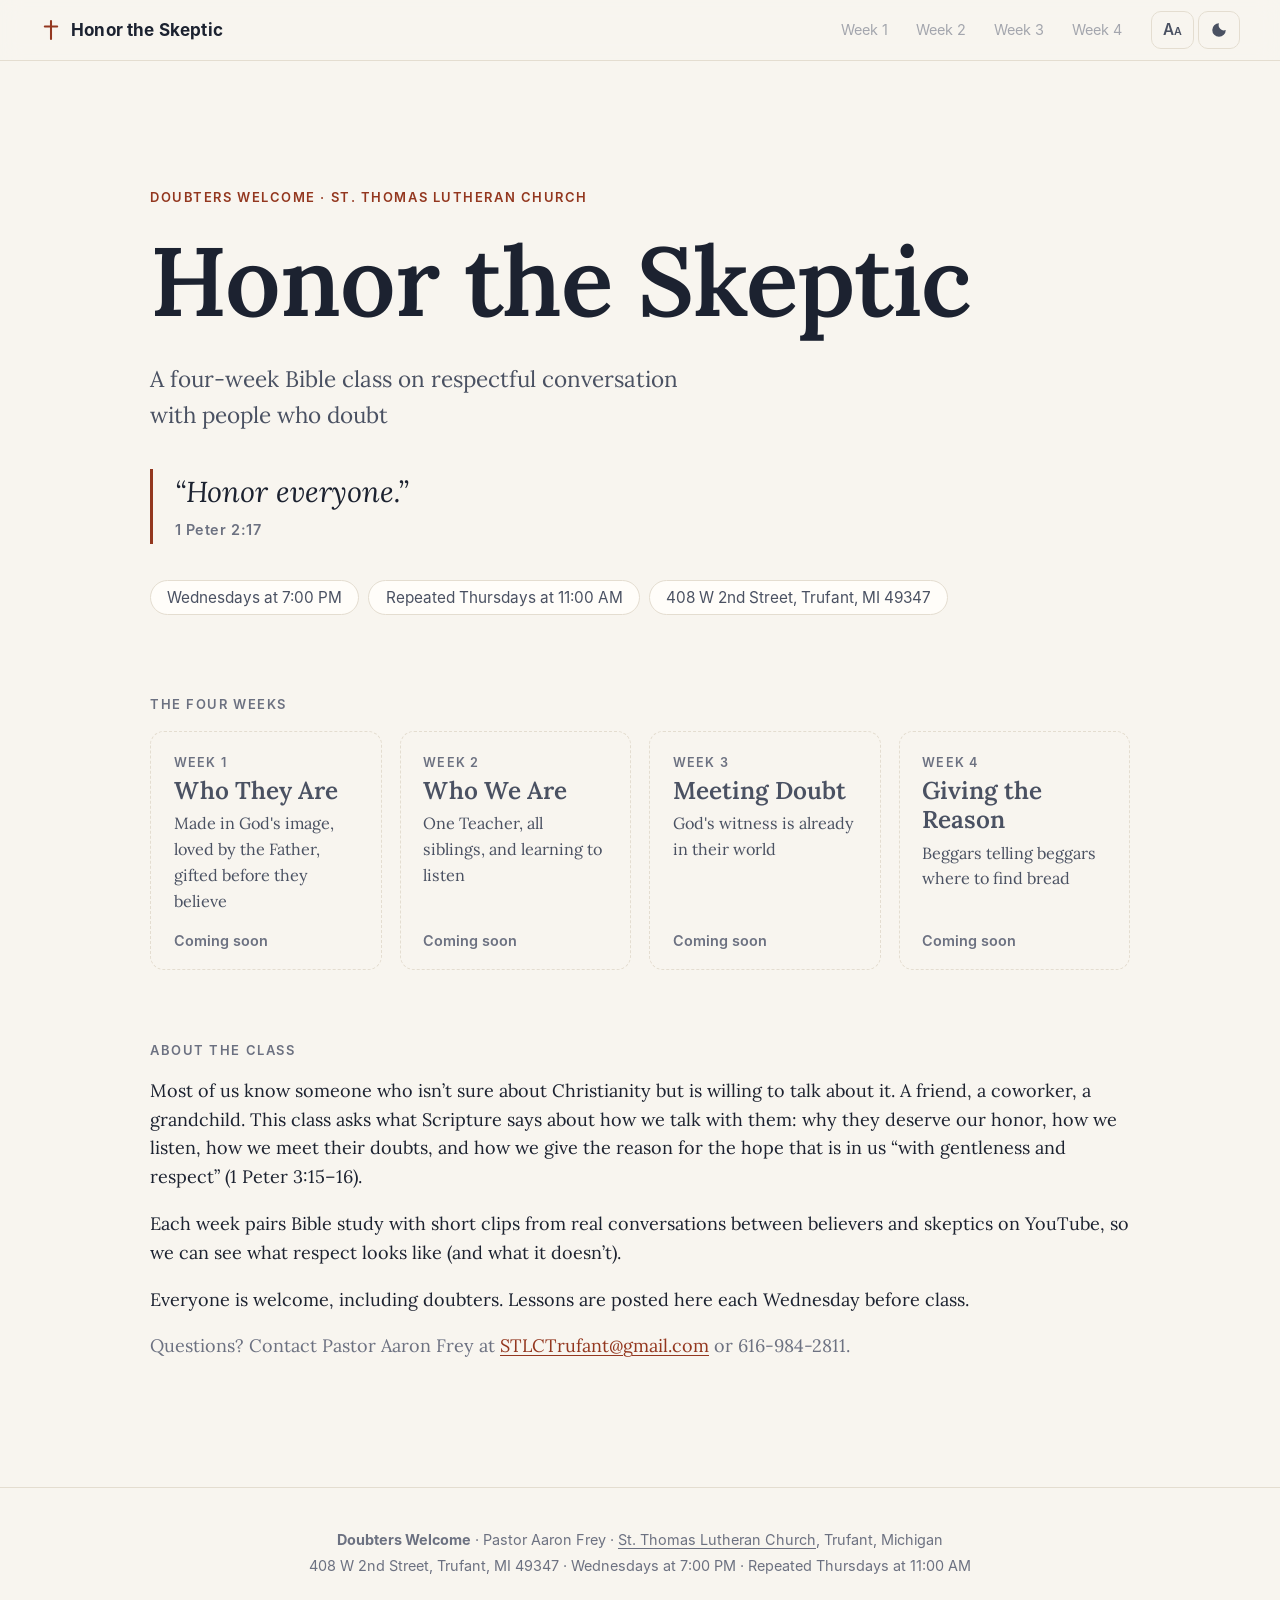
==== public/index.html @ 46c82162 "Set up Honor the Skeptic class site" ====
<!doctype html>
<html lang="en">
<head>
<meta charset="utf-8">
<meta name="viewport" content="width=device-width, initial-scale=1">
<title>Honor the Skeptic</title>
<meta name="description" content="A four-week Bible class on respectful conversation with people who doubt">
<meta property="og:title" content="Honor the Skeptic">
<meta property="og:description" content="A four-week Bible class on respectful conversation with people who doubt">
<meta property="og:type" content="website">
<meta property="og:url" content="https://honortheskeptic.stlctrufant.com/">
<meta property="og:image" content="https://honortheskeptic.stlctrufant.com/assets/img/og.png">
<link rel="icon" href="assets/img/favicon.svg" type="image/svg+xml">
<link rel="preload" href="assets/fonts/Lora.woff2" as="font" type="font/woff2" crossorigin>
<link rel="stylesheet" href="assets/style.css?v=202610051739">
<script>try{var t=localStorage.getItem('hts-theme');if(t)document.documentElement.dataset.theme=t;var s=localStorage.getItem('hts-size');if(s)document.documentElement.dataset.size=s;}catch(e){}</script>
</head>
<body class="home">
<header class="topbar">
  <a class="brand" href="">
    <svg class="brand-mark" viewBox="0 0 32 32" aria-hidden="true"><path d="M16 3v26M7 11h18" stroke="currentColor" stroke-width="3" stroke-linecap="round" fill="none"/></svg>
    <span>Honor the Skeptic</span>
  </a>
  <nav class="topnav" aria-label="Lessons">
<span class="nav-soon" title="Coming soon">Week 1</span><span class="nav-soon" title="Coming soon">Week 2</span><span class="nav-soon" title="Coming soon">Week 3</span><span class="nav-soon" title="Coming soon">Week 4</span>  </nav>
  <div class="tools">
    <button class="tool" data-action="size" title="Text size (+/-)" aria-label="Change text size"><span aria-hidden="true">A<small>A</small></span></button>
    <button class="tool" data-action="theme" title="Light / dark" aria-label="Toggle light or dark">
      <svg viewBox="0 0 24 24" aria-hidden="true"><path d="M12 3a9 9 0 1 0 9 9 7 7 0 0 1-9-9z" fill="currentColor"/></svg>
    </button>
  </div>
</header>
<main id="main">
<section class="hero">
  <p class="eyebrow">Doubters Welcome · St. Thomas Lutheran Church</p>
  <h1>Honor the Skeptic</h1>
  <p class="lede">A four-week Bible class on respectful conversation with people who doubt</p>
  <blockquote class="epigraph"><p>“Honor everyone.”</p><cite>1 Peter 2:17</cite></blockquote>
  <ul class="meet">
<li>Wednesdays at 7:00 PM</li><li>Repeated Thursdays at 11:00 AM</li>    <li>408 W 2nd Street, Trufant, MI 49347</li>
  </ul>
</section>

<section class="weeks" aria-labelledby="weeks-h">
  <h2 id="weeks-h" class="section-label">The four weeks</h2>
  <ol class="week-grid">
    <li class="week-card soon">
      <div>
        <span class="wk">Week 1</span>
        <span class="wt">Who They Are</span>
<span class="ws">Made in God&#39;s image, loved by the Father, gifted before they believe</span>        <span class="go">Coming soon</span>
      </div>
    </li>
    <li class="week-card soon">
      <div>
        <span class="wk">Week 2</span>
        <span class="wt">Who We Are</span>
<span class="ws">One Teacher, all siblings, and learning to listen</span>        <span class="go">Coming soon</span>
      </div>
    </li>
    <li class="week-card soon">
      <div>
        <span class="wk">Week 3</span>
        <span class="wt">Meeting Doubt</span>
<span class="ws">God&#39;s witness is already in their world</span>        <span class="go">Coming soon</span>
      </div>
    </li>
    <li class="week-card soon">
      <div>
        <span class="wk">Week 4</span>
        <span class="wt">Giving the Reason</span>
<span class="ws">Beggars telling beggars where to find bread</span>        <span class="go">Coming soon</span>
      </div>
    </li>
  </ol>
</section>

<section class="about prose">
  <h2 class="section-label">About the class</h2>
  <p>Most of us know someone who isn&rsquo;t sure about Christianity but is willing to talk about it.
A friend, a coworker, a grandchild. This class asks what Scripture says about how we talk
with them: why they deserve our honor, how we listen, how we meet their doubts, and how we
give the reason for the hope that is in us &ldquo;with gentleness and respect&rdquo; (1 Peter 3:15–16).</p>
<p>Each week pairs Bible study with short clips from real conversations between believers and
skeptics on YouTube, so we can see what respect looks like (and what it doesn&rsquo;t).</p>
<p>Everyone is welcome, including doubters. Lessons are posted here each Wednesday before class.</p>
  <p class="muted">Questions? Contact Pastor Aaron Frey at <a href="mailto:STLCTrufant@gmail.com">STLCTrufant@gmail.com</a> or 616-984-2811.</p>
</section>
</main>
<footer class="footer">
  <p><strong>Doubters Welcome</strong> · Pastor Aaron Frey · <a href="https://stlctrufant.com">St. Thomas Lutheran Church</a>, Trufant, Michigan</p>
  <p>408 W 2nd Street, Trufant, MI 49347 · Wednesdays at 7:00 PM · Repeated Thursdays at 11:00 AM</p>
</footer>
<div class="modal" id="clip-modal" hidden>
  <div class="modal-backdrop" data-action="close"></div>
  <div class="modal-box" role="dialog" aria-modal="true" aria-labelledby="clip-modal-title">
    <div class="modal-head">
      <p id="clip-modal-title"></p>
      <button class="tool" data-action="close" aria-label="Close video">✕</button>
    </div>
    <div class="modal-video"></div>
    <p class="modal-foot"><a class="modal-yt" href="#" target="_blank" rel="noopener">Open on YouTube ↗</a> <span class="kbd-hint">Esc to close</span></p>
  </div>
</div>
<script src="assets/app.js?v=202610051739"></script>
</body>
</html>
---- public/assets/style.css ----
/* Honor the Skeptic: site styles */
@font-face{font-family:"Lora";src:url(fonts/Lora.woff2) format("woff2");font-weight:400 700;font-style:normal;font-display:swap}
@font-face{font-family:"Lora";src:url(fonts/Lora-Italic.woff2) format("woff2");font-weight:400 700;font-style:italic;font-display:swap}
@font-face{font-family:"Inter";src:url(fonts/Inter-Regular.woff2) format("woff2");font-weight:400;font-display:swap}
@font-face{font-family:"Inter";src:url(fonts/Inter-SemiBold.woff2) format("woff2");font-weight:600;font-display:swap}
@font-face{font-family:"Inter";src:url(fonts/Inter-Bold.woff2) format("woff2");font-weight:700;font-display:swap}

:root{
  --paper:#f8f5ef; --card:#fffdf9; --ink:#1c2230; --ink-2:#4a5162; --muted:#6c7181;
  --line:#e4ddd0; --accent:#93371f; --accent-ink:#fff; --accent-soft:#f3e3dc; --gold:#a8812f;
  --shadow:0 1px 2px rgb(30 25 15 / .06),0 6px 24px rgb(30 25 15 / .07);
  --serif:"Lora",Georgia,"Times New Roman",serif;
  --sans:"Inter",system-ui,-apple-system,"Segoe UI",Roboto,sans-serif;
  --measure:68ch; --r:14px;
  color-scheme:light;
}
@media (prefers-color-scheme:dark){
  :root:not([data-theme="light"]){
    --paper:#14171d; --card:#1c2028; --ink:#ede8df; --ink-2:#c5c0b6; --muted:#9a968e;
    --line:#2e333d; --accent:#e58f70; --accent-ink:#1a0e09; --accent-soft:#3a2620; --gold:#d6b267;
    --shadow:0 1px 2px rgb(0 0 0 / .3),0 6px 24px rgb(0 0 0 / .25); color-scheme:dark;
  }
}
:root[data-theme="dark"]{
  --paper:#14171d; --card:#1c2028; --ink:#ede8df; --ink-2:#c5c0b6; --muted:#9a968e;
  --line:#2e333d; --accent:#e58f70; --accent-ink:#1a0e09; --accent-soft:#3a2620; --gold:#d6b267;
  --shadow:0 1px 2px rgb(0 0 0 / .3),0 6px 24px rgb(0 0 0 / .25); color-scheme:dark;
}

html{font-size:18px;-webkit-text-size-adjust:100%}
html[data-size="l"]{font-size:21px}
html[data-size="xl"]{font-size:25px}
*{box-sizing:border-box}
body{margin:0;background:var(--paper);color:var(--ink);font-family:var(--serif);line-height:1.6;text-rendering:optimizeLegibility}
a{color:var(--accent);text-underline-offset:.18em;text-decoration-thickness:1px}
a:hover{text-decoration-thickness:2px}
img{max-width:100%;display:block}
code{font-size:.85em}
:focus-visible{outline:3px solid var(--gold);outline-offset:3px;border-radius:4px}

/* bars */
.preview-banner{background:#7a5a00;color:#fff;font:600 .8rem/1.4 var(--sans);padding:.5rem 1rem;text-align:center}
.preview-banner code{background:rgb(255 255 255 / .15);padding:0 .3em;border-radius:3px}
.topbar{position:sticky;top:0;z-index:20;display:flex;align-items:center;gap:1rem;padding:.6rem clamp(16px,4vw,40px);
  background:color-mix(in srgb,var(--paper) 88%,transparent);backdrop-filter:blur(10px);border-bottom:1px solid var(--line);font-family:var(--sans)}
.brand{display:flex;align-items:center;gap:.5rem;color:var(--ink);text-decoration:none;font-weight:700;font-size:.95rem;letter-spacing:.01em;white-space:nowrap}
.brand-mark{width:22px;height:22px;color:var(--accent)}
.topnav{display:flex;gap:.25rem;margin-left:auto;overflow-x:auto;scrollbar-width:none}
.topnav a,.topnav span{font-size:.8rem;padding:.35rem .65rem;border-radius:999px;text-decoration:none;white-space:nowrap}
.topnav a{color:var(--ink-2)}
.topnav a:hover{background:var(--accent-soft);color:var(--ink)}
.topnav a[aria-current]{background:var(--ink);color:var(--paper)}
.nav-soon{color:var(--muted);opacity:.6}
.tools{display:flex;gap:.25rem}
.tool{font:600 .85rem var(--sans);color:var(--ink-2);background:transparent;border:1px solid var(--line);border-radius:10px;min-width:38px;height:38px;padding:0 .6rem;cursor:pointer;display:inline-flex;align-items:center;justify-content:center}
.tool:hover{background:var(--card);color:var(--ink)}
.tool svg{width:18px;height:18px}
.tool small{font-size:.7em}

main{padding:0 clamp(16px,4vw,40px)}
.footer{border-top:1px solid var(--line);margin-top:4rem;padding:2rem clamp(16px,4vw,40px) 3rem;font:.8rem/1.6 var(--sans);color:var(--muted);text-align:center}
.footer p{margin:.2rem 0}
.footer a{color:inherit}

/* type */
h1,h2,h3{font-weight:600;line-height:1.15;letter-spacing:-.01em;text-wrap:balance}
h1{font-size:clamp(2.2rem,6vw,3.6rem);margin:.2em 0 .25em}
h2{font-size:clamp(1.5rem,3.4vw,2.1rem);margin:0 0 .7em}
.eyebrow,.section-label,.kicker,.label{font:600 .72rem/1.3 var(--sans);letter-spacing:.12em;text-transform:uppercase;color:var(--accent)}
.section-label{color:var(--muted);margin:0 0 1rem}
.lede{font-size:1.25rem;color:var(--ink-2);margin:0 0 1rem;max-width:40ch;text-wrap:pretty}
.prose{max-width:var(--measure)}
.prose p{margin:0 0 1em}
.prose.small{font-size:.92rem}
.muted{color:var(--muted)}

/* home */
.hero{max-width:980px;margin:0 auto;padding:clamp(3rem,9vw,6.5rem) 0 2.5rem}
.hero h1{font-size:clamp(2.8rem,9vw,5.4rem)}
.epigraph{margin:2rem 0;padding:0 0 0 1.2rem;border-left:3px solid var(--accent)}
.epigraph p{font-style:italic;font-size:1.6rem;margin:0}
.epigraph cite{font:600 .8rem var(--sans);color:var(--muted);font-style:normal;letter-spacing:.04em}
.meet{list-style:none;padding:0;margin:2rem 0 0;display:flex;flex-wrap:wrap;gap:.5rem;font:500 .85rem var(--sans)}
.meet li{background:var(--card);border:1px solid var(--line);border-radius:999px;padding:.4rem .9rem;color:var(--ink-2)}
.weeks,.about{max-width:980px;margin:0 auto;padding:2rem 0}
.week-grid{list-style:none;margin:0;padding:0;display:grid;grid-template-columns:repeat(auto-fit,minmax(min(100%,220px),1fr));gap:1rem}
.week-card>a,.week-card>div{display:flex;flex-direction:column;gap:.35rem;height:100%;padding:1.25rem 1.25rem 1.1rem;border-radius:var(--r);border:1px solid var(--line);background:var(--card);text-decoration:none;color:var(--ink)}
.week-card.live>a{box-shadow:var(--shadow);transition:transform .15s,box-shadow .15s}
.week-card.live>a:hover{transform:translateY(-2px);border-color:var(--accent)}
.week-card.soon>div{background:transparent;border-style:dashed}
.week-card.soon .wt{color:var(--ink-2)}
.wk{font:600 .7rem var(--sans);letter-spacing:.1em;text-transform:uppercase;color:var(--muted)}
.wt{font-size:1.35rem;font-weight:600;line-height:1.2}
.ws{font-size:.9rem;color:var(--ink-2);flex:1}
.go{font:600 .8rem var(--sans);color:var(--accent);margin-top:.6rem}
.soon .go{color:var(--muted)}

/* lesson */
.lesson-wrap{max-width:900px;margin:0 auto}
.lesson-head{padding:clamp(2.5rem,7vw,5rem) 0 2rem;border-bottom:1px solid var(--line)}
.big-idea{font-size:1.3rem;line-height:1.45;margin:1.5rem 0;padding:1.1rem 1.3rem;background:var(--accent-soft);border-radius:var(--r);max-width:46ch;text-wrap:pretty}
.big-idea span{display:block;font:700 .68rem var(--sans);letter-spacing:.14em;text-transform:uppercase;color:var(--accent);margin-bottom:.3rem}
.lesson-actions{display:flex;flex-wrap:wrap;gap:.6rem;margin:1.5rem 0}
.btn{font:600 .85rem var(--sans);display:inline-flex;align-items:center;gap:.4rem;padding:.65rem 1rem;border-radius:10px;border:1px solid var(--line);background:var(--card);color:var(--ink);text-decoration:none;cursor:pointer}
.btn:hover{border-color:var(--ink-2)}
.btn.primary{background:var(--accent);border-color:var(--accent);color:var(--accent-ink)}
.toc ol{margin:0;padding-left:1.3rem;columns:2 16rem;font:.9rem/1.9 var(--sans)}
.toc a{color:var(--ink-2);text-decoration:none}
.toc a:hover{color:var(--accent);text-decoration:underline}

.block{padding:3rem 0;border-bottom:1px solid var(--line);scroll-margin-top:70px}
.kicker{margin:0 0 .5rem}
.big-question{font-size:clamp(1.6rem,4vw,2.4rem);line-height:1.3;font-style:italic;margin:0 0 1rem;max-width:30ch;text-wrap:balance}
.passages{display:grid;gap:1rem}
.passage{display:grid;grid-template-columns:minmax(9rem,auto) 1fr;gap:.2rem 1.25rem;align-items:baseline;padding:.85rem 0;border-top:1px dashed var(--line)}
.passage:first-child{border-top:0}
.passage .ref{margin:0;font:600 1rem var(--sans)}
.passage .ref a{text-decoration:none}
.passage .ref a::after{content:" ↗";font-size:.75em;opacity:.6}
.passage .pnote{margin:0;color:var(--ink-2)}
.passage.has-text{grid-template-columns:1fr}
.verse{margin:.3rem 0 .4rem;font-size:1.2rem;line-height:1.55;padding-left:1rem;border-left:3px solid var(--gold)}
.verse p{margin:0 0 .5em}

.clip{display:grid;grid-template-columns:minmax(0,1.15fr) minmax(0,1fr);gap:1.75rem;align-items:start}
.clip-play{position:relative;padding:0;border:0;border-radius:var(--r);overflow:hidden;cursor:pointer;background:#000;aspect-ratio:16/9;box-shadow:var(--shadow)}
.clip-play img{width:100%;height:100%;object-fit:cover;opacity:.82;transition:opacity .2s,transform .3s}
.clip-play:hover img{opacity:.6;transform:scale(1.02)}
.play-badge{position:absolute;left:50%;top:50%;transform:translate(-50%,-50%);display:flex;align-items:center;gap:.5rem;background:var(--accent);color:var(--accent-ink);font:700 1rem var(--sans);padding:.8rem 1.3rem;border-radius:999px;box-shadow:0 6px 20px rgb(0 0 0 / .35)}
.play-badge svg{width:22px;height:22px}
.clip-time{position:absolute;right:.6rem;bottom:.6rem;background:rgb(0 0 0 / .75);color:#fff;font:600 .75rem var(--sans);padding:.25rem .55rem;border-radius:6px}
.clip-title{font-size:1.2rem;font-weight:600;line-height:1.3;margin:0}
.clip-source{font:.8rem var(--sans);color:var(--muted);margin:.3rem 0 1rem}
.label{margin:1rem 0 .3rem}
.listen{margin:0;padding-left:1.2rem}
.listen li{margin:.25rem 0}
.ties,.clip-yt{font:.82rem var(--sans);color:var(--muted);margin:1rem 0 0}
.ties a{text-decoration:none}

.qlist{counter-reset:q;list-style:none;padding:0;margin:0;display:grid;gap:.75rem}
.qlist li{counter-increment:q;position:relative;padding:1rem 1.2rem 1rem 3.4rem;background:var(--card);border:1px solid var(--line);border-radius:var(--r);font-size:1.15rem;line-height:1.45;cursor:pointer;transition:border-color .15s,background .15s}
.qlist li::before{content:counter(q);position:absolute;left:1rem;top:1rem;width:1.6rem;height:1.6rem;border-radius:50%;background:var(--accent-soft);color:var(--accent);font:700 .8rem/1.6rem var(--sans);text-align:center}
.qlist li:hover{border-color:var(--ink-2)}
.qlist li.on{border-color:var(--accent);background:var(--accent-soft)}
.qlist.focus li:not(.on){opacity:.35}

.pull{margin:0;max-width:48ch}
.pull blockquote{margin:0;font-size:clamp(1.3rem,3vw,1.75rem);line-height:1.45;font-style:italic}
.pull blockquote p{margin:0 0 .5em}
.pull blockquote p:first-child::before{content:"“";color:var(--accent);font-size:1.6em;line-height:0;vertical-align:-.3em;margin-right:.08em}
.pull figcaption{font:600 .85rem var(--sans);color:var(--muted);margin-top:.5rem}
.pull figcaption::before{content:"— "}
.steps{padding-left:1.3rem}
.steps li{margin:.4rem 0}
.img figcaption{font:.85rem var(--sans);color:var(--muted);margin-top:.5rem}
.downloads{padding-left:1.2rem;font-family:var(--sans)}
.pager{display:flex;justify-content:space-between;gap:1rem;flex-wrap:wrap;padding:2rem 0;font:600 .9rem var(--sans)}
.pager a{text-decoration:none}

/* Original-language text: render large (niqqud & accents) */
.hebrew,[lang="he"]{font-family:"SBL Hebrew","Ezra SIL","Taamey Frank CLM","Times New Roman",serif;font-size:2.4em;line-height:1.6;direction:rtl;unicode-bidi:isolate}
.greek,[lang="grc"]{font-family:"SBL Greek","Gentium Plus","Palatino Linotype","Times New Roman",serif;font-size:1.4em}

/* modal video */
.modal{position:fixed;inset:0;z-index:100;display:grid;place-items:center;padding:clamp(8px,3vw,40px)}
.modal[hidden]{display:none}
.modal-backdrop{position:absolute;inset:0;background:rgb(8 8 10 / .88)}
.modal-box{position:relative;width:min(100%,calc((100vh - 140px) * 16 / 9));font-family:var(--sans)}
.modal-head{display:flex;justify-content:space-between;align-items:center;gap:1rem;color:#fff;margin-bottom:.5rem}
.modal-head p{margin:0;font-weight:600;font-size:.95rem}
.modal-head .tool{color:#fff;border-color:rgb(255 255 255 / .3)}
.modal-video{aspect-ratio:16/9;background:#000;border-radius:10px;overflow:hidden}
.modal-video iframe{width:100%;height:100%;border:0;display:block}
.modal-foot{display:flex;justify-content:space-between;margin:.6rem 0 0;font-size:.8rem}
.modal-foot a{color:#fff}
.kbd-hint{color:rgb(255 255 255 / .5)}

/* presenter mode */
.presenter-bar{position:fixed;left:50%;bottom:16px;transform:translateX(-50%);z-index:60;display:flex;align-items:center;gap:.4rem;background:var(--card);border:1px solid var(--line);border-radius:14px;padding:.35rem;box-shadow:var(--shadow);font-family:var(--sans);opacity:.35;transition:opacity .2s}
.presenter-bar:hover{opacity:1}
.presenter-bar[hidden]{display:none}
.pcount{font:600 .8rem var(--sans);color:var(--muted);min-width:4.5rem;text-align:center}
body.presenting{overflow:hidden}
body.presenting .topbar,body.presenting .footer,body.presenting .pager,body.presenting .preview-banner,body.presenting .toc,body.presenting .lesson-actions{display:none}
body.presenting main{padding:0}
body.presenting .lesson-wrap{max-width:none}
body.presenting [data-slide]{display:none}
body.presenting [data-slide].current{display:flex;flex-direction:column;justify-content:center;min-height:100vh;height:100vh;overflow:auto;padding:5vh 7vw 9vh;border:0;font-size:clamp(22px,2.1vw,42px)}
body.presenting [data-slide].current > *{max-width:min(100%,1500px)}
body.presenting .prose{max-width:62ch}
body.presenting .clip{grid-template-columns:1.3fr 1fr}
body.presenting .passages{gap:.4rem}
body.presenting .block-downloads{display:none}

@media (max-width:720px){
  .clip,body.presenting .clip{grid-template-columns:1fr}
  .passage{grid-template-columns:1fr}
  .topbar{gap:.5rem}
  .brand span{display:none}
  .topnav{margin-left:0;flex:1}
  .hero{padding-top:2.5rem}
}
@media print{
  .topbar,.tools,.lesson-actions,.presenter-bar,.modal,.toc{display:none!important}
  body{background:#fff;color:#000}
  .block{break-inside:avoid;padding:1.2rem 0}
}
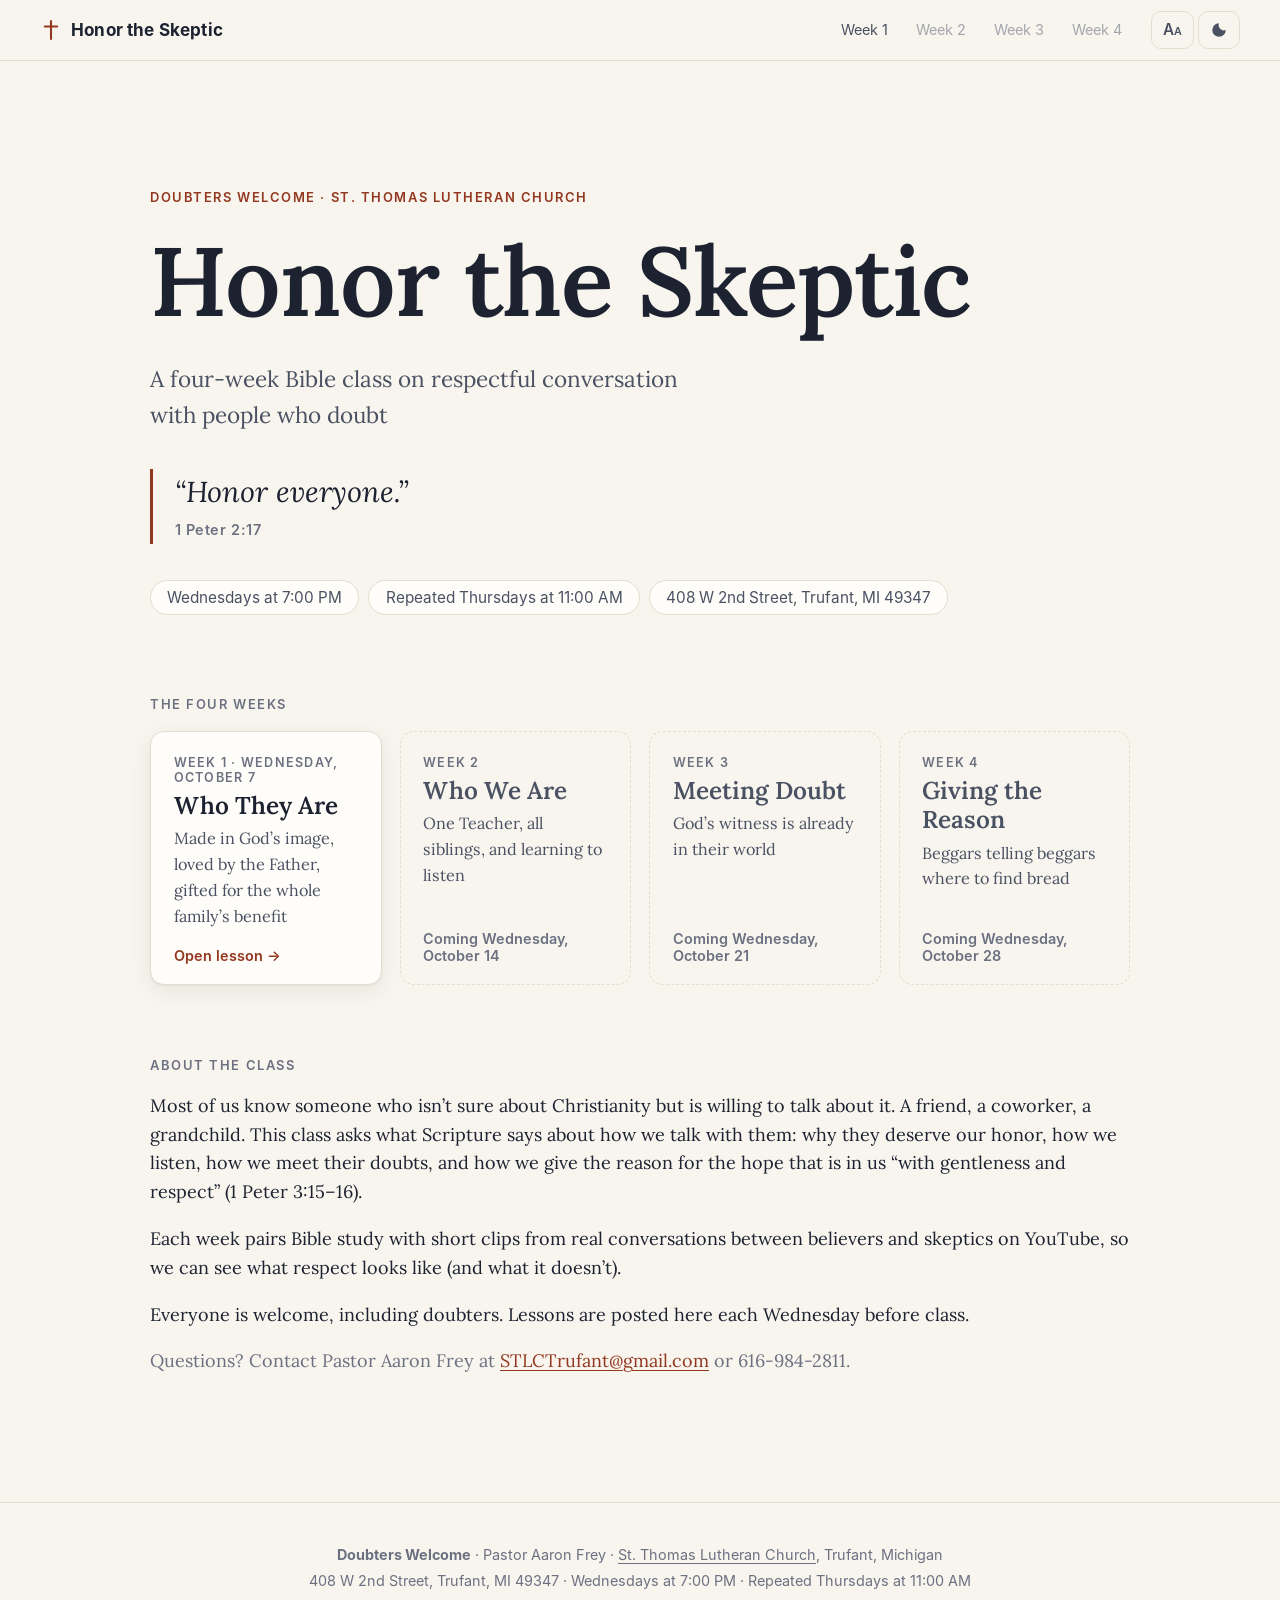
==== commit be23138a: "Week 1 publish" ====
--- a/public/index.html
+++ b/public/index.html
@@ -12,7 +12,7 @@
 <meta property="og:image" content="https://honortheskeptic.stlctrufant.com/assets/img/og.png">
 <link rel="icon" href="assets/img/favicon.svg" type="image/svg+xml">
 <link rel="preload" href="assets/fonts/Lora.woff2" as="font" type="font/woff2" crossorigin>
-<link rel="stylesheet" href="assets/style.css?v=202610051739">
+<link rel="stylesheet" href="assets/style.css?v=202610071809">
 <script>try{var t=localStorage.getItem('hts-theme');if(t)document.documentElement.dataset.theme=t;var s=localStorage.getItem('hts-size');if(s)document.documentElement.dataset.size=s;}catch(e){}</script>
 </head>
 <body class="home">
@@ -22,7 +22,8 @@
     <span>Honor the Skeptic</span>
   </a>
   <nav class="topnav" aria-label="Lessons">
-<span class="nav-soon" title="Coming soon">Week 1</span><span class="nav-soon" title="Coming soon">Week 2</span><span class="nav-soon" title="Coming soon">Week 3</span><span class="nav-soon" title="Coming soon">Week 4</span>  </nav>
+<a href="week-1/">Week 1</a>
+<span class="nav-soon" title="Coming Wednesday, October 14">Week 2</span><span class="nav-soon" title="Coming Wednesday, October 21">Week 3</span><span class="nav-soon" title="Coming Wednesday, October 28">Week 4</span>  </nav>
   <div class="tools">
     <button class="tool" data-action="size" title="Text size (+/-)" aria-label="Change text size"><span aria-hidden="true">A<small>A</small></span></button>
     <button class="tool" data-action="theme" title="Light / dark" aria-label="Toggle light or dark">
@@ -44,32 +45,32 @@
 <section class="weeks" aria-labelledby="weeks-h">
   <h2 id="weeks-h" class="section-label">The four weeks</h2>
   <ol class="week-grid">
-    <li class="week-card soon">
-      <div>
-        <span class="wk">Week 1</span>
+    <li class="week-card live">
+      <a href="week-1/">
+        <span class="wk">Week 1 · Wednesday, October 7</span>
         <span class="wt">Who They Are</span>
-<span class="ws">Made in God&#39;s image, loved by the Father, gifted before they believe</span>        <span class="go">Coming soon</span>
-      </div>
+<span class="ws">Made in God’s image, loved by the Father, gifted for the whole family’s benefit</span>        <span class="go">Open lesson →</span>
+      </a>
     </li>
     <li class="week-card soon">
       <div>
         <span class="wk">Week 2</span>
         <span class="wt">Who We Are</span>
-<span class="ws">One Teacher, all siblings, and learning to listen</span>        <span class="go">Coming soon</span>
+<span class="ws">One Teacher, all siblings, and learning to listen</span>        <span class="go">Coming Wednesday, October 14</span>
       </div>
     </li>
     <li class="week-card soon">
       <div>
         <span class="wk">Week 3</span>
         <span class="wt">Meeting Doubt</span>
-<span class="ws">God&#39;s witness is already in their world</span>        <span class="go">Coming soon</span>
+<span class="ws">God’s witness is already in their world</span>        <span class="go">Coming Wednesday, October 21</span>
       </div>
     </li>
     <li class="week-card soon">
       <div>
         <span class="wk">Week 4</span>
         <span class="wt">Giving the Reason</span>
-<span class="ws">Beggars telling beggars where to find bread</span>        <span class="go">Coming soon</span>
+<span class="ws">Beggars telling beggars where to find bread</span>        <span class="go">Coming Wednesday, October 28</span>
       </div>
     </li>
   </ol>
@@ -77,12 +78,12 @@
 
 <section class="about prose">
   <h2 class="section-label">About the class</h2>
-  <p>Most of us know someone who isn&rsquo;t sure about Christianity but is willing to talk about it.
+  <p>Most of us know someone who isn’t sure about Christianity but is willing to talk about it.
 A friend, a coworker, a grandchild. This class asks what Scripture says about how we talk
 with them: why they deserve our honor, how we listen, how we meet their doubts, and how we
-give the reason for the hope that is in us &ldquo;with gentleness and respect&rdquo; (1 Peter 3:15–16).</p>
+give the reason for the hope that is in us “with gentleness and respect” (1 Peter 3:15–16).</p>
 <p>Each week pairs Bible study with short clips from real conversations between believers and
-skeptics on YouTube, so we can see what respect looks like (and what it doesn&rsquo;t).</p>
+skeptics on YouTube, so we can see what respect looks like (and what it doesn’t).</p>
 <p>Everyone is welcome, including doubters. Lessons are posted here each Wednesday before class.</p>
   <p class="muted">Questions? Contact Pastor Aaron Frey at <a href="mailto:STLCTrufant@gmail.com">STLCTrufant@gmail.com</a> or 616-984-2811.</p>
 </section>
@@ -102,6 +103,6 @@
     <p class="modal-foot"><a class="modal-yt" href="#" target="_blank" rel="noopener">Open on YouTube ↗</a> <span class="kbd-hint">Esc to close</span></p>
   </div>
 </div>
-<script src="assets/app.js?v=202610051739"></script>
+<script src="assets/app.js?v=202610071809"></script>
 </body>
 </html>
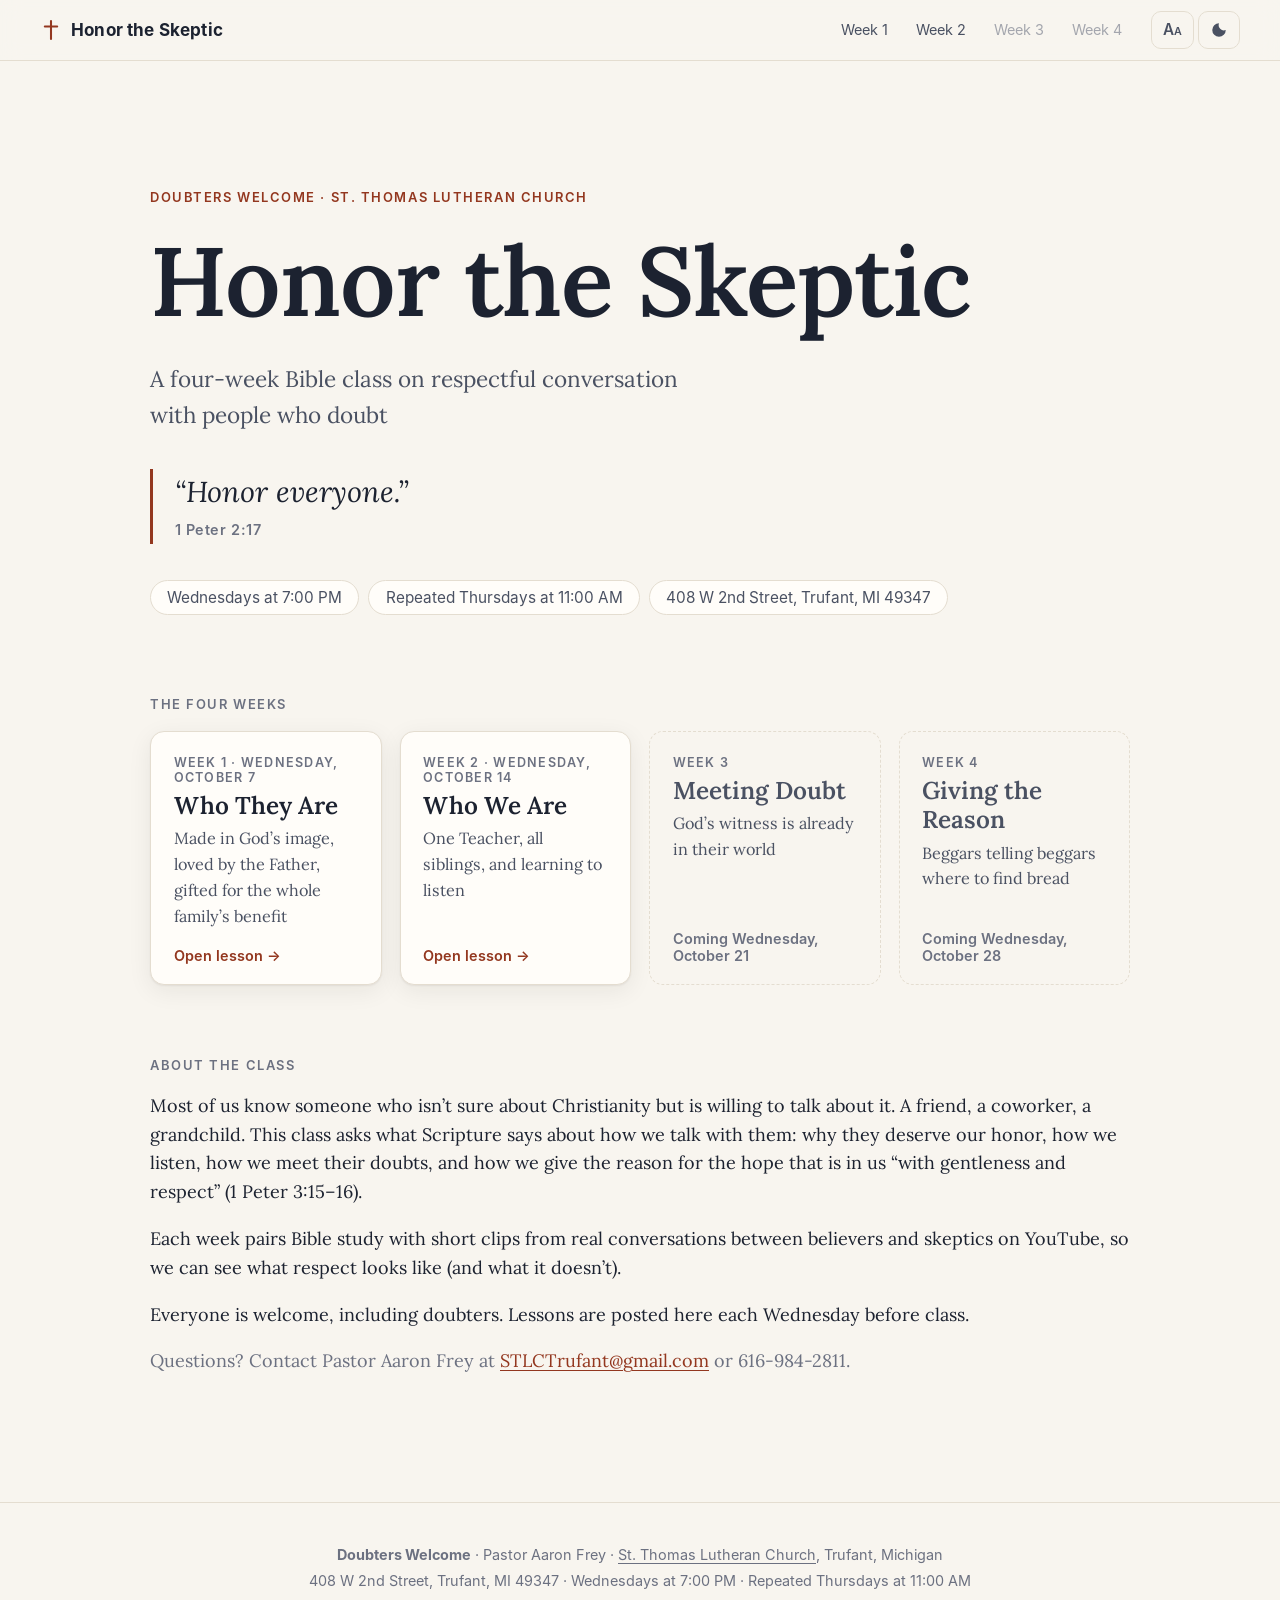
==== commit ce44163b: "Publish Week 2" ====
--- a/public/index.html
+++ b/public/index.html
@@ -12,7 +12,7 @@
 <meta property="og:image" content="https://honortheskeptic.stlctrufant.com/assets/img/og.png">
 <link rel="icon" href="assets/img/favicon.svg" type="image/svg+xml">
 <link rel="preload" href="assets/fonts/Lora.woff2" as="font" type="font/woff2" crossorigin>
-<link rel="stylesheet" href="assets/style.css?v=202610071809">
+<link rel="stylesheet" href="assets/style.css?v=202610142109">
 <script>try{var t=localStorage.getItem('hts-theme');if(t)document.documentElement.dataset.theme=t;var s=localStorage.getItem('hts-size');if(s)document.documentElement.dataset.size=s;}catch(e){}</script>
 </head>
 <body class="home">
@@ -23,7 +23,8 @@
   </a>
   <nav class="topnav" aria-label="Lessons">
 <a href="week-1/">Week 1</a>
-<span class="nav-soon" title="Coming Wednesday, October 14">Week 2</span><span class="nav-soon" title="Coming Wednesday, October 21">Week 3</span><span class="nav-soon" title="Coming Wednesday, October 28">Week 4</span>  </nav>
+<a href="week-2/">Week 2</a>
+<span class="nav-soon" title="Coming Wednesday, October 21">Week 3</span><span class="nav-soon" title="Coming Wednesday, October 28">Week 4</span>  </nav>
   <div class="tools">
     <button class="tool" data-action="size" title="Text size (+/-)" aria-label="Change text size"><span aria-hidden="true">A<small>A</small></span></button>
     <button class="tool" data-action="theme" title="Light / dark" aria-label="Toggle light or dark">
@@ -52,12 +53,12 @@
 <span class="ws">Made in God’s image, loved by the Father, gifted for the whole family’s benefit</span>        <span class="go">Open lesson →</span>
       </a>
     </li>
-    <li class="week-card soon">
-      <div>
-        <span class="wk">Week 2</span>
+    <li class="week-card live">
+      <a href="week-2/">
+        <span class="wk">Week 2 · Wednesday, October 14</span>
         <span class="wt">Who We Are</span>
-<span class="ws">One Teacher, all siblings, and learning to listen</span>        <span class="go">Coming Wednesday, October 14</span>
-      </div>
+<span class="ws">One Teacher, all siblings, and learning to listen</span>        <span class="go">Open lesson →</span>
+      </a>
     </li>
     <li class="week-card soon">
       <div>
@@ -103,6 +104,6 @@
     <p class="modal-foot"><a class="modal-yt" href="#" target="_blank" rel="noopener">Open on YouTube ↗</a> <span class="kbd-hint">Esc to close</span></p>
   </div>
 </div>
-<script src="assets/app.js?v=202610071809"></script>
+<script src="assets/app.js?v=202610142109"></script>
 </body>
 </html>
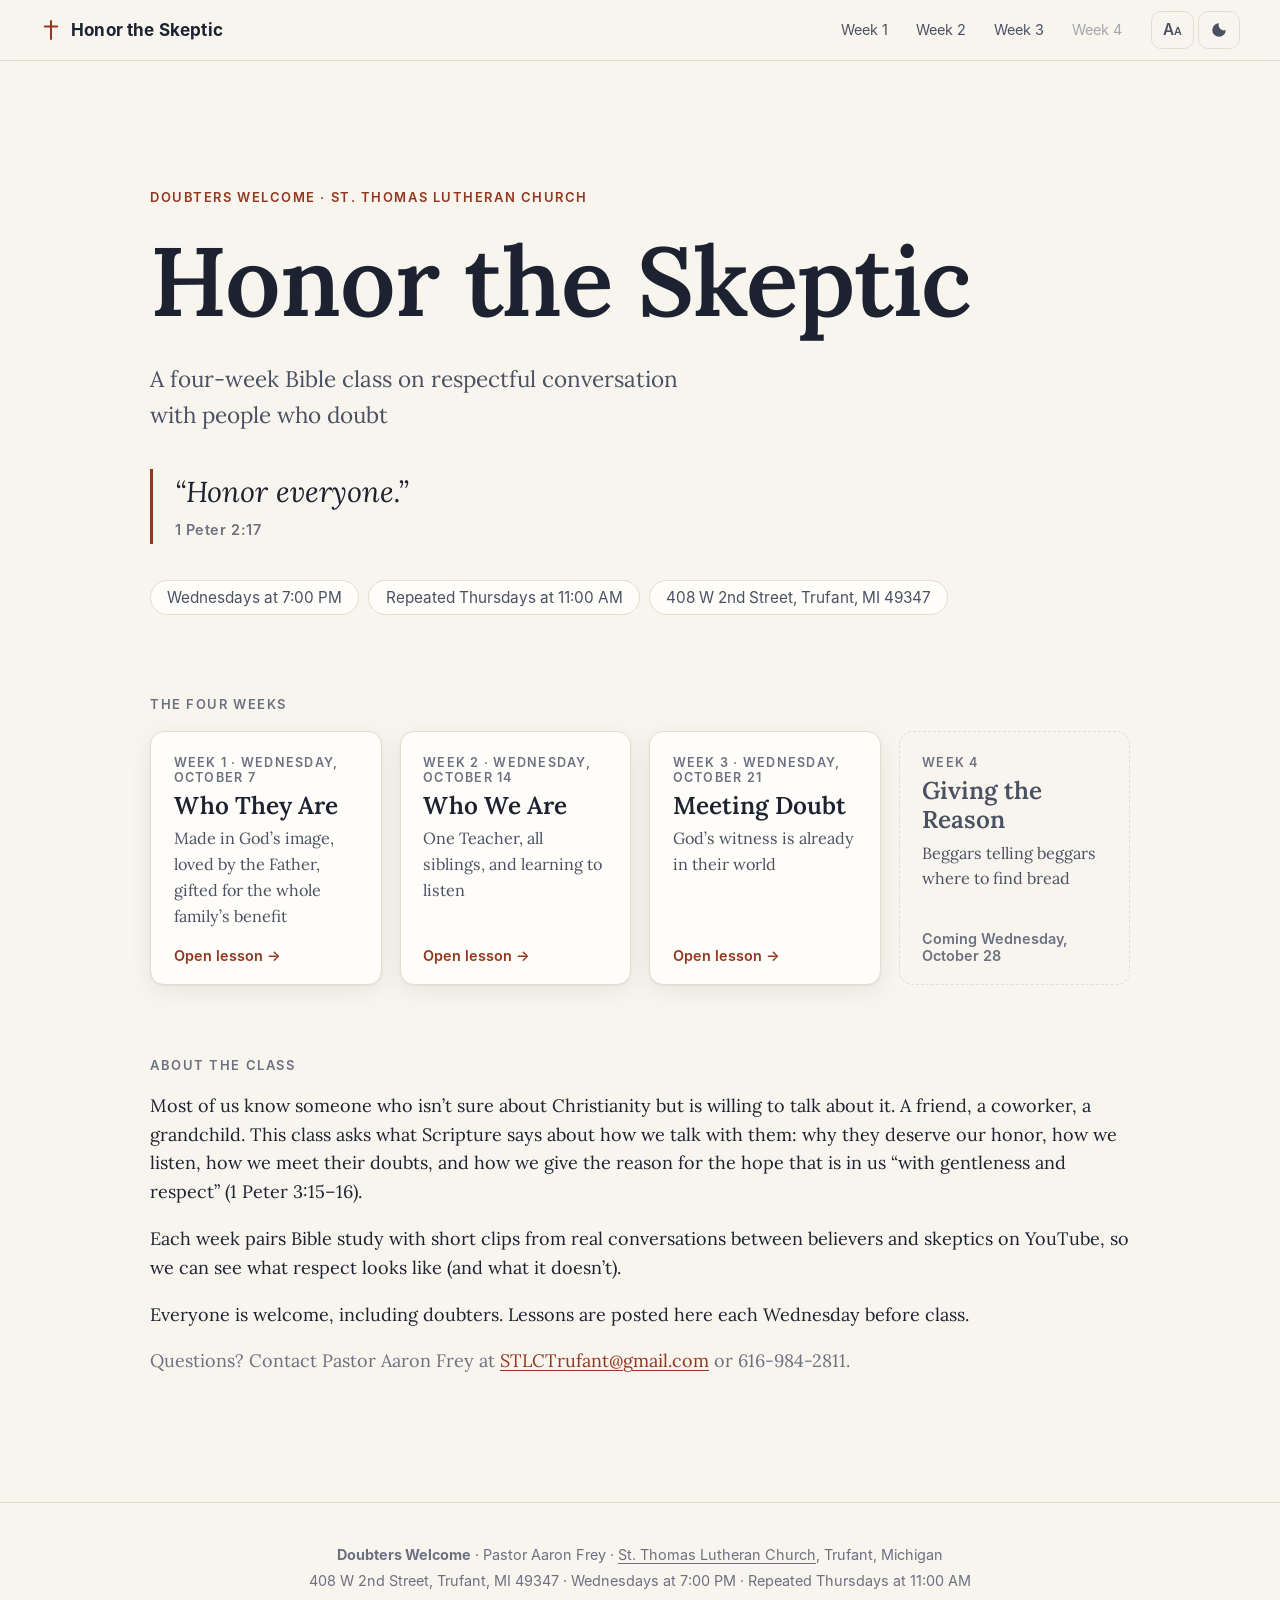
==== commit a271bb3a: "Lesson 3" ====
--- a/public/index.html
+++ b/public/index.html
@@ -12,7 +12,7 @@
 <meta property="og:image" content="https://honortheskeptic.stlctrufant.com/assets/img/og.png">
 <link rel="icon" href="assets/img/favicon.svg" type="image/svg+xml">
 <link rel="preload" href="assets/fonts/Lora.woff2" as="font" type="font/woff2" crossorigin>
-<link rel="stylesheet" href="assets/style.css?v=202610142109">
+<link rel="stylesheet" href="assets/style.css?v=202610211838">
 <script>try{var t=localStorage.getItem('hts-theme');if(t)document.documentElement.dataset.theme=t;var s=localStorage.getItem('hts-size');if(s)document.documentElement.dataset.size=s;}catch(e){}</script>
 </head>
 <body class="home">
@@ -24,7 +24,8 @@
   <nav class="topnav" aria-label="Lessons">
 <a href="week-1/">Week 1</a>
 <a href="week-2/">Week 2</a>
-<span class="nav-soon" title="Coming Wednesday, October 21">Week 3</span><span class="nav-soon" title="Coming Wednesday, October 28">Week 4</span>  </nav>
+<a href="week-3/">Week 3</a>
+<span class="nav-soon" title="Coming Wednesday, October 28">Week 4</span>  </nav>
   <div class="tools">
     <button class="tool" data-action="size" title="Text size (+/-)" aria-label="Change text size"><span aria-hidden="true">A<small>A</small></span></button>
     <button class="tool" data-action="theme" title="Light / dark" aria-label="Toggle light or dark">
@@ -60,12 +61,12 @@
 <span class="ws">One Teacher, all siblings, and learning to listen</span>        <span class="go">Open lesson →</span>
       </a>
     </li>
-    <li class="week-card soon">
-      <div>
-        <span class="wk">Week 3</span>
+    <li class="week-card live">
+      <a href="week-3/">
+        <span class="wk">Week 3 · Wednesday, October 21</span>
         <span class="wt">Meeting Doubt</span>
-<span class="ws">God’s witness is already in their world</span>        <span class="go">Coming Wednesday, October 21</span>
-      </div>
+<span class="ws">God’s witness is already in their world</span>        <span class="go">Open lesson →</span>
+      </a>
     </li>
     <li class="week-card soon">
       <div>
@@ -104,6 +105,6 @@
     <p class="modal-foot"><a class="modal-yt" href="#" target="_blank" rel="noopener">Open on YouTube ↗</a> <span class="kbd-hint">Esc to close</span></p>
   </div>
 </div>
-<script src="assets/app.js?v=202610142109"></script>
+<script src="assets/app.js?v=202610211838"></script>
 </body>
 </html>
